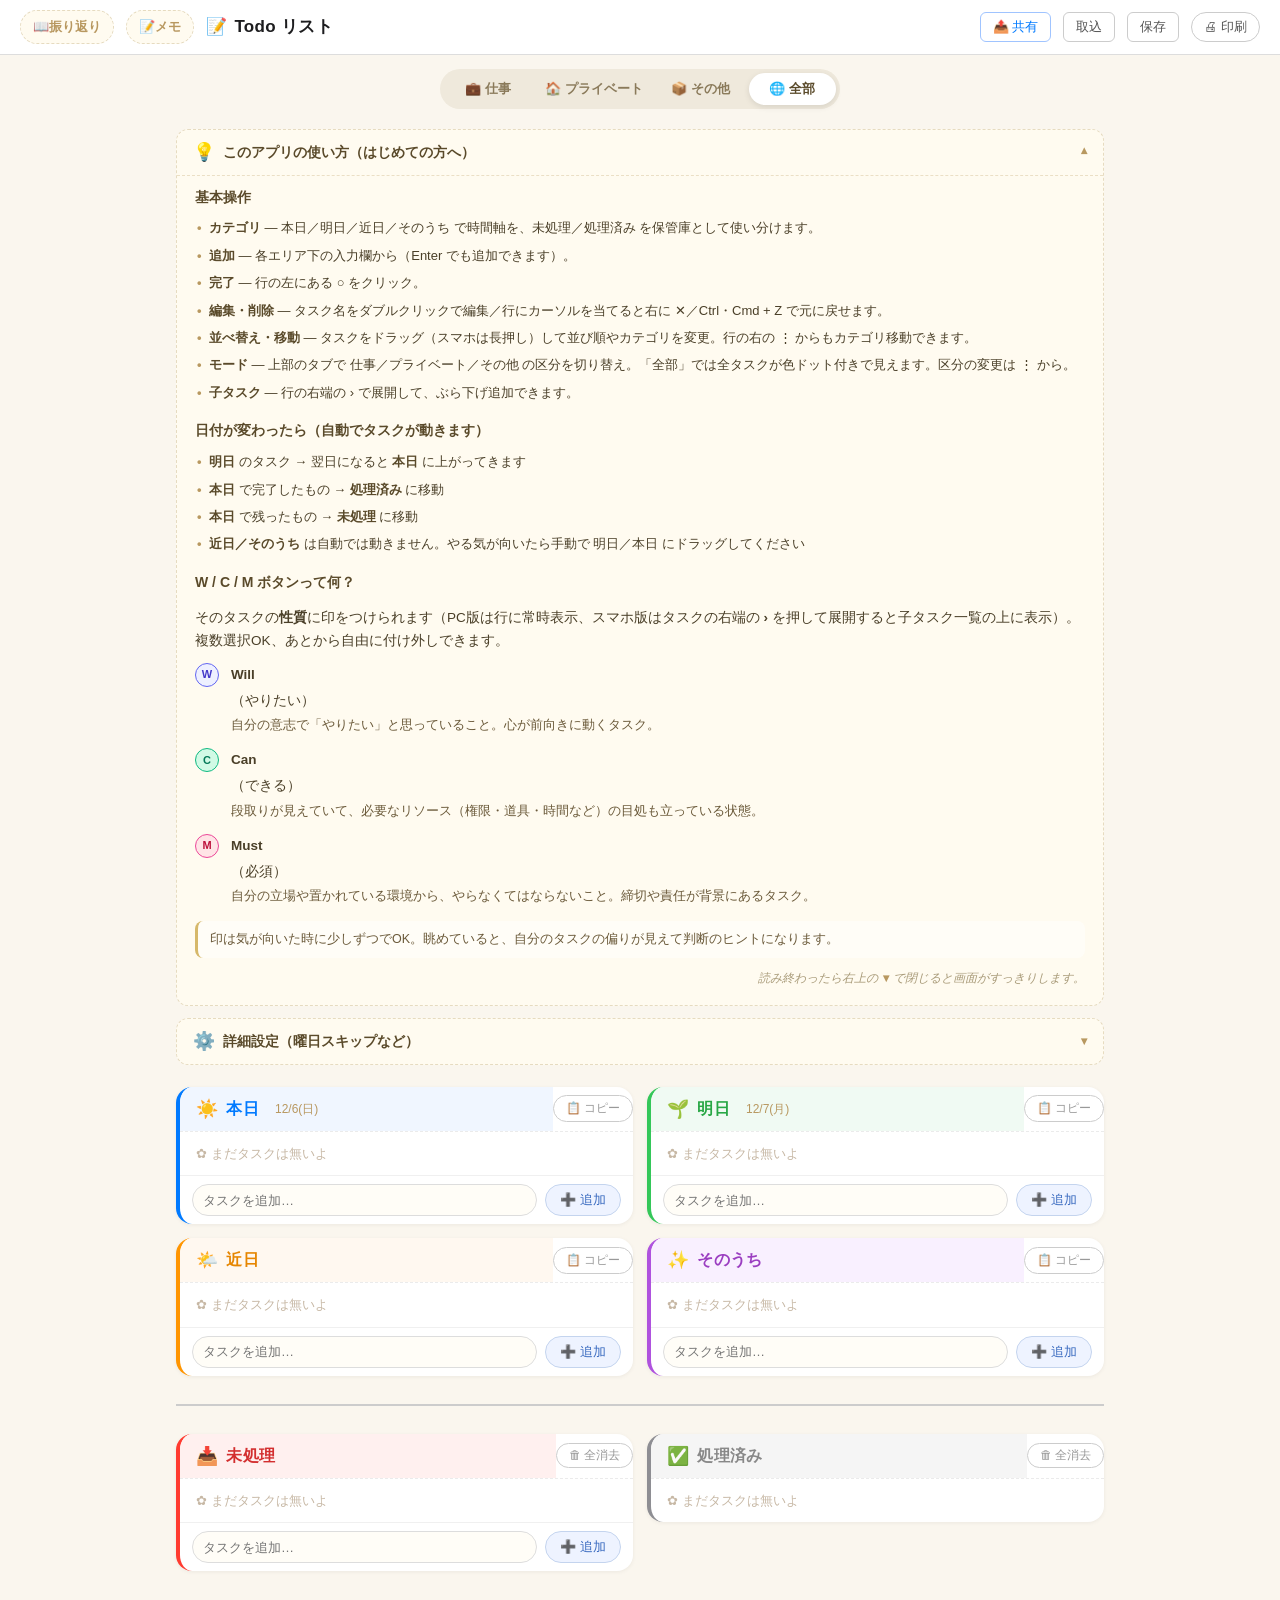
==== index.html @ 8a88a365 "Add files via upload" ====
<!DOCTYPE html>
<html lang="ja">
<head>
  <meta charset="UTF-8">
  <meta name="viewport" content="width=device-width, initial-scale=1.0">
  <title>Todo リスト</title>
  <meta name="description" content="シンプルで使いやすいTodoリストアプリ。本日・明日・近日・そのうちの4カテゴリでタスクを整理できます。">

  <!-- SNSシェア用（OGP） -->
  <meta property="og:title" content="Todo リスト">
  <meta property="og:description" content="シンプルで使いやすいTodoリストアプリ。4カテゴリでタスクを整理。">
  <meta property="og:type" content="website">
  <meta property="og:image" content="ogp.png">
  <meta name="twitter:card" content="summary_large_image">

  <!-- アイコン -->
  <link rel="icon" href="icons/favicon.svg" type="image/svg+xml">
  <link rel="apple-touch-icon" href="icons/icon-180.png">

  <!-- PWA -->
  <link rel="manifest" href="manifest.json">
  <meta name="theme-color" content="#007aff">

  <link rel="stylesheet" href="style.css?v=22">
</head>
<body>
  <header class="app-header">
    <a class="header-archive-link" href="archive/index.html" title="振り返り">📖<span class="header-archive-text"> 振り返り</span></a>
    <a class="header-archive-link" href="memo/index.html" title="メモ">📝<span class="header-archive-text"> メモ</span></a>
    <h1>Todo リスト</h1>
    <button class="header-data-btn header-data-btn--share" id="shareBtn" title="共有コードを作って、もう一方の端末に送る">📤 共有</button>
    <button class="header-data-btn" id="importBtn" title="共有コードやJSONファイルからデータを取り込む">取込</button>
    <button class="header-data-btn" id="exportBtn" title="データをJSONファイルに保存">保存</button>
    <button class="header-print-btn" onclick="window.print()" title="印刷">🖨 印刷</button>
    <button class="header-menu-btn" id="headerMenuBtn" title="メニュー">⋯</button>
  </header>

  <nav class="mode-tabs" id="modeTabs">
    <button class="mode-tab" data-mode="work">💼 仕事</button>
    <button class="mode-tab" data-mode="private">🏠 プライベート</button>
    <button class="mode-tab" data-mode="other">📦 その他</button>
    <button class="mode-tab" data-mode="all">🌐 全部</button>
  </nav>

  <main class="app-main">
    <details class="intro" id="introPanel">
      <summary><span class="intro-icon">💡</span>このアプリの使い方（はじめての方へ）</summary>
      <div class="intro-body">
        <h4 class="intro-section-h">基本操作</h4>
        <ul class="intro-howto">
          <li><strong>カテゴリ</strong> ― 本日／明日／近日／そのうち で時間軸を、未処理／処理済み を保管庫として使い分けます。</li>
          <li><strong>追加</strong> ― 各エリア下の入力欄から（Enter でも追加できます）。</li>
          <li><strong>完了</strong> ― 行の左にある ○ をクリック。</li>
          <li><strong>編集・削除</strong> ― タスク名をダブルクリックで編集／行にカーソルを当てると右に ✕／Ctrl・Cmd + Z で元に戻せます。</li>
          <li><strong>並べ替え・移動</strong> ― タスクをドラッグ（スマホは長押し）して並び順やカテゴリを変更。行の右の ⋮ からもカテゴリ移動できます。</li>
          <li><strong>モード</strong> ― 上部のタブで 仕事／プライベート／その他 の区分を切り替え。「全部」では全タスクが色ドット付きで見えます。区分の変更は ⋮ から。</li>
          <li><strong>子タスク</strong> ― 行の右端の › で展開して、ぶら下げ追加できます。</li>
        </ul>

        <h4 class="intro-section-h">日付が変わったら（自動でタスクが動きます）</h4>
        <ul class="intro-howto">
          <li><strong>明日</strong> のタスク → 翌日になると <strong>本日</strong> に上がってきます</li>
          <li><strong>本日</strong> で完了したもの → <strong>処理済み</strong> に移動</li>
          <li><strong>本日</strong> で残ったもの → <strong>未処理</strong> に移動</li>
          <li><strong>近日／そのうち</strong> は自動では動きません。やる気が向いたら手動で 明日／本日 にドラッグしてください</li>
        </ul>

        <h4 class="intro-section-h">W / C / M ボタンって何？</h4>
        <p>そのタスクの<strong>性質</strong>に印をつけられます（PC版は行に常時表示、スマホ版はタスクの右端の <strong>›</strong> を押して展開すると子タスク一覧の上に表示）。複数選択OK、あとから自由に付け外しできます。</p>
        <ul class="intro-flags">
          <li>
            <span class="intro-badge intro-badge--will">W</span>
            <div class="intro-flag-text">
              <strong>Will</strong>（やりたい）
              <span class="intro-flag-desc">自分の意志で「やりたい」と思っていること。心が前向きに動くタスク。</span>
            </div>
          </li>
          <li>
            <span class="intro-badge intro-badge--can">C</span>
            <div class="intro-flag-text">
              <strong>Can</strong>（できる）
              <span class="intro-flag-desc">段取りが見えていて、必要なリソース（権限・道具・時間など）の目処も立っている状態。</span>
            </div>
          </li>
          <li>
            <span class="intro-badge intro-badge--must">M</span>
            <div class="intro-flag-text">
              <strong>Must</strong>（必須）
              <span class="intro-flag-desc">自分の立場や置かれている環境から、やらなくてはならないこと。締切や責任が背景にあるタスク。</span>
            </div>
          </li>
        </ul>
        <p class="intro-tip">印は気が向いた時に少しずつでOK。眺めていると、自分のタスクの偏りが見えて判断のヒントになります。</p>
        <p class="intro-close-hint">読み終わったら右上の <span class="intro-close-mark">▾</span> で閉じると画面がすっきりします。</p>
      </div>
    </details>

    <details class="intro intro--settings" id="settingsPanel">
      <summary><span class="intro-icon">⚙️</span>詳細設定（曜日スキップなど）</summary>
      <div class="intro-body">
        <h4 class="intro-section-h">曜日スキップ</h4>
        <p>
          チェックを入れた曜日は<strong>日付の自動更新をスキップ</strong>します。<br>
          例えば <strong>土・日</strong> にチェックを入れると、金曜日の「明日」に入れたタスクは月曜日の「本日」に持ち越されます。
        </p>
        <div class="settings-weekdays" id="settingsWeekdays">
          <label class="settings-weekday settings-weekday--sun">
            <input type="checkbox" class="settings-skip-checkbox" data-day="0">
            <span>日</span>
          </label>
          <label class="settings-weekday">
            <input type="checkbox" class="settings-skip-checkbox" data-day="1">
            <span>月</span>
          </label>
          <label class="settings-weekday">
            <input type="checkbox" class="settings-skip-checkbox" data-day="2">
            <span>火</span>
          </label>
          <label class="settings-weekday">
            <input type="checkbox" class="settings-skip-checkbox" data-day="3">
            <span>水</span>
          </label>
          <label class="settings-weekday">
            <input type="checkbox" class="settings-skip-checkbox" data-day="4">
            <span>木</span>
          </label>
          <label class="settings-weekday">
            <input type="checkbox" class="settings-skip-checkbox" data-day="5">
            <span>金</span>
          </label>
          <label class="settings-weekday settings-weekday--sat">
            <input type="checkbox" class="settings-skip-checkbox" data-day="6">
            <span>土</span>
          </label>
        </div>
        <p class="intro-tip">
          スキップ日に開いてもタスクは動かず、次の非スキップ日に開いた時にまとめて更新されます。
        </p>

        <div id="cloudSyncSection" class="cloud-sync-section" hidden>
          <h4 class="intro-section-h">☁️ クラウド自動同期</h4>
          <p>
            合言葉を入れると、この端末と<strong>同じ合言葉を入れた他の端末</strong>で自動的にデータが同期されます。
          </p>
          <div class="cloud-sync-row">
            <input type="text" id="cloudSyncKeyInput" class="task-input" placeholder="合言葉（長く推測されにくいもの）" autocomplete="off">
            <button class="task-add-btn" id="cloudSyncKeySave">設定</button>
          </div>
          <div class="cloud-sync-status-row">
            <p class="cloud-sync-status" id="cloudSyncStatus"></p>
            <button class="cloud-sync-now-btn" id="cloudSyncNowBtn" title="今すぐ他の端末の更新を確認する">🔄 今すぐ同期</button>
          </div>
        </div>
      </div>
    </details>

    <div class="categories-grid">
      <section class="category" data-category="today">
        <div class="category-title-row">
          <h2 class="category-title">本日<span class="category-date-inline" id="todayDateLabel"></span></h2>
          <button class="copy-cat-btn" title="本日のタスクをテキストでコピー">コピー</button>
        </div>
        <div class="task-list"></div>
        <div class="task-add">
          <input type="text" class="task-input" placeholder="タスクを追加…" autocomplete="off">
          <button class="task-add-btn">追加</button>
        </div>
      </section>

      <section class="category" data-category="tomorrow">
        <div class="category-title-row">
          <h2 class="category-title"><span id="tomorrowTitle">明日</span><span class="category-date-inline" id="tomorrowDateLabel"></span></h2>
          <button class="copy-cat-btn" title="明日のタスクをテキストでコピー">コピー</button>
        </div>
        <div class="task-list"></div>
        <div class="task-add">
          <input type="text" class="task-input" placeholder="タスクを追加…" autocomplete="off">
          <button class="task-add-btn">追加</button>
        </div>
      </section>

      <section class="category" data-category="soon">
        <div class="category-title-row">
          <h2 class="category-title">近日</h2>
          <button class="copy-cat-btn" title="近日のタスクをテキストでコピー">コピー</button>
        </div>
        <div class="task-list"></div>
        <div class="task-add">
          <input type="text" class="task-input" placeholder="タスクを追加…" autocomplete="off">
          <button class="task-add-btn">追加</button>
        </div>
      </section>

      <section class="category" data-category="someday">
        <div class="category-title-row">
          <h2 class="category-title">そのうち</h2>
          <button class="copy-cat-btn" title="そのうちのタスクをテキストでコピー">コピー</button>
        </div>
        <div class="task-list"></div>
        <div class="task-add">
          <input type="text" class="task-input" placeholder="タスクを追加…" autocomplete="off">
          <button class="task-add-btn">追加</button>
        </div>
      </section>
    </div>

    <div class="categories-storage">
      <section class="category" data-category="unprocessed">
        <div class="category-title-row">
          <h2 class="category-title">未処理</h2>
          <button class="clear-all-btn" title="すべて削除">全消去</button>
        </div>
        <div class="task-list"></div>
        <div class="task-add">
          <input type="text" class="task-input" placeholder="タスクを追加…" autocomplete="off">
          <button class="task-add-btn">追加</button>
        </div>
      </section>

      <section class="category" data-category="done">
        <div class="category-title-row">
          <h2 class="category-title">処理済み</h2>
          <button class="clear-all-btn" title="すべて削除">全消去</button>
        </div>
        <div class="task-list"></div>
      </section>
    </div>
  </main>

  <!-- クラウド同期の接続情報。config.js が無い場合は404だが実害なし（純ローカル動作） -->
  <script src="config.js" onerror="/* config.js未設置＝クラウド同期は無効のまま */"></script>
  <script src="icons/qrcode.min.js?v=1"></script>
  <script src="app.js?v=22"></script>
  <script>
    if ('serviceWorker' in navigator) {
      navigator.serviceWorker.register('sw.js').catch(function() {});
    }
  </script>
</body>
</html>
---- style.css ----
/* ===== Reset & Base ===== */
*, *::before, *::after {
  box-sizing: border-box;
  margin: 0;
  padding: 0;
}

body {
  font-family: -apple-system, BlinkMacSystemFont, "Segoe UI", Roboto, "Hiragino Sans", "Noto Sans JP", sans-serif;
  background: #f0f1f3;
  color: #1d1d1f;
  line-height: 1.5;
  min-height: 100vh;
}

/* ===== Header ===== */
.app-header {
  background: #fff;
  border-bottom: 1px solid #ddd;
  padding: 10px 20px;
  position: sticky;
  top: 0;
  z-index: 10;
  display: flex;
  align-items: center;
  gap: 12px;
}

.app-header h1 {
  font-size: 17px;
  font-weight: 700;
  letter-spacing: 0.02em;
  flex: 1;
}

.header-print-btn {
  background: none;
  border: 1px solid #ccc;
  border-radius: 6px;
  padding: 5px 12px;
  font-size: 13px;
  cursor: pointer;
  color: #555;
  white-space: nowrap;
  transition: background 0.15s, border-color 0.15s;
}

.header-print-btn:hover {
  background: #f0f0f0;
  border-color: #aaa;
}

/* ===== データ取込 / 保存ボタン ===== */
.header-data-btn {
  background: none;
  border: 1px solid #ccc;
  border-radius: 6px;
  padding: 5px 12px;
  font-size: 13px;
  cursor: pointer;
  color: #555;
  white-space: nowrap;
  transition: background 0.15s, border-color 0.15s, color 0.15s;
}

.header-data-btn:hover {
  background: #f0f0f0;
  border-color: #aaa;
}

.header-data-btn--share {
  color: #007aff;
  border-color: #a0c4ff;
}

.header-data-btn--share:hover {
  background: #e8f0fe;
  border-color: #007aff;
  color: #005ecb;
}

/* ⋯ メニューボタン（モバイル用。PCでは非表示） */
.header-menu-btn {
  display: none;
  background: none;
  border: 1px solid #ccc;
  border-radius: 999px;
  width: 34px;
  height: 30px;
  font-size: 16px;
  font-weight: 700;
  color: #555;
  cursor: pointer;
  line-height: 1;
  padding: 0;
  align-items: center;
  justify-content: center;
}

/* ===== モバイルヘッダー（640px以下は ⋯ メニューに集約） ===== */
@media (max-width: 640px) {
  .app-header {
    padding: 10px 14px;
    gap: 10px;
  }

  .app-header h1 {
    text-align: center;
    font-size: 16px;
    white-space: nowrap;
    overflow: hidden;
    text-overflow: ellipsis;
    min-width: 0;
  }

  .header-archive-text { display: none; }  /* 📖 アイコンだけに */
  .header-data-btn,
  .header-print-btn { display: none; }     /* ⋯ メニューに集約 */
  .header-menu-btn { display: inline-flex; }
}

/* ===== 振り返り（アーカイヴページ）リンク ===== */
.header-archive-link {
  display: inline-flex;
  align-items: center;
  text-decoration: none;
  background: #fffbf0;
  border: 1px dashed #e6dbc0;
  border-radius: 999px;
  padding: 6px 12px;
  font-size: 13px;
  color: #b89860;
  font-weight: 700;
  white-space: nowrap;
  transition: all 0.15s;
}

.header-archive-link:hover {
  color: #8b6e3a;
  background: #fff8e1;
  border-style: solid;
}

/* ===== Category title row（本日のコピーボタン用） ===== */
.category-title-row {
  display: flex;
  align-items: center;
  border-bottom: 1px solid #eee;
}

.category-title-row .category-title {
  flex: 1;
  border-bottom: none;
}

.copy-cat-btn {
  background: none;
  border: 1px solid #ccc;
  color: #999;
  font-size: 12px;
  font-weight: 500;
  cursor: pointer;
  padding: 4px 12px;
  border-radius: 20px;
  white-space: nowrap;
  transition: background 0.15s, border-color 0.15s, color 0.15s, transform 0.1s;
}

.copy-cat-btn:hover {
  background: #f5f5f7;
  border-color: #aaa;
  color: #444;
}

.copy-cat-btn:active {
  transform: scale(0.95);
}

.clear-all-btn {
  background: none;
  border: 1px solid #ccc;
  color: #999;
  font-size: 12px;
  cursor: pointer;
  padding: 3px 12px;
  border-radius: 20px;
  white-space: nowrap;
  transition: background 0.15s, color 0.15s, border-color 0.15s;
}

.clear-all-btn:hover {
  background: #ff3b30;
  color: #fff;
  border-color: #ff3b30;
}

.task-date {
  font-size: 12px;
  color: #bbb;
  white-space: nowrap;
  padding: 0 8px;
  flex-shrink: 0;
}

/* ===== Main Layout ===== */
.app-main {
  max-width: 960px;
  margin: 0 auto;
  padding: 20px 16px 40px;
}

/* --- 2x2 Grid for main 4 categories --- */
.categories-grid {
  display: grid;
  grid-template-columns: 1fr 1fr;
  gap: 14px;
  margin-bottom: 28px;
}

/* On narrow screens, fall back to single column */
@media (max-width: 640px) {
  .categories-grid {
    grid-template-columns: 1fr;
  }
}

/* Grid items stretch to align tops */
.categories-grid .category {
  align-self: start;
}

.categories-storage {
  display: grid;
  grid-template-columns: 1fr 1fr;
  gap: 14px;
  border-top: 2px solid #ccc;
  padding-top: 28px;
}

.categories-storage .category {
  align-self: start;
}

@media (max-width: 640px) {
  .categories-storage {
    grid-template-columns: 1fr;
  }
}

/* ===== Category Section ===== */
.category {
  background: #fff;
  border-radius: 12px;
  box-shadow: 0 1px 4px rgba(0, 0, 0, 0.06);
  overflow: hidden;
  border-left: 4px solid transparent;
}

.category-title {
  font-size: 17px;
  font-weight: 700;
  padding: 10px 16px;
  border-bottom: 1px solid #eee;
  text-transform: uppercase;
  letter-spacing: 0.06em;
}

/* --- Category Colors --- */
[data-category="today"] {
  border-left-color: #007aff;
}
[data-category="today"] .category-title {
  background: #f0f6ff;
  color: #007aff;
}

[data-category="tomorrow"] {
  border-left-color: #34c759;
}
[data-category="tomorrow"] .category-title {
  background: #f0faf3;
  color: #28a745;
}

[data-category="soon"] {
  border-left-color: #ff9500;
}
[data-category="soon"] .category-title {
  background: #fff8f0;
  color: #e68600;
}

[data-category="someday"] {
  border-left-color: #af52de;
}
[data-category="someday"] .category-title {
  background: #f9f0ff;
  color: #9b3ec1;
}

[data-category="unprocessed"] {
  border-left-color: #ff3b30;
}
[data-category="unprocessed"] .category-title {
  background: #fff0ef;
  color: #d32f2f;
}

[data-category="done"] {
  border-left-color: #8e8e93;
}
[data-category="done"] .category-title {
  background: #f5f5f5;
  color: #888;
}

/* ===== Task List ===== */
.task-list {
  min-height: 4px;
}

/* ===== Task Row（task-item と展開ボタンの横並びコンテナ） ===== */
.task-row {
  display: flex;
  align-items: stretch;
  border-bottom: 1px solid #f0f0f0;
}

.task-wrapper:last-child .task-row {
  border-bottom: none;
}

/* ===== Task Item ===== */
.task-item {
  display: flex;
  align-items: center;
  padding: 10px 16px;
  gap: 8px;
  flex: 1;
  min-width: 0;
}

.task-text {
  flex: 1;
  font-size: 16px;
  min-width: 0;
  overflow: hidden;
  text-overflow: ellipsis;
  white-space: nowrap;
  cursor: default;
}

/* ===== Completion Checkbox ===== */
.task-check-btn {
  width: 20px;
  height: 20px;
  border: 2px solid #ccc;
  border-radius: 50%;
  background: none;
  cursor: pointer;
  flex-shrink: 0;
  position: relative;
  transition: border-color 0.15s, background 0.15s;
}

.task-check-btn:hover {
  border-color: #007aff;
}

.task-check-btn--checked {
  background: #007aff;
  border-color: #007aff;
}

.task-check-btn--checked::after {
  content: '';
  position: absolute;
  top: 3px;
  left: 5px;
  width: 6px;
  height: 9px;
  border: 2px solid #fff;
  border-top: none;
  border-left: none;
  transform: rotate(45deg);
}

/* ===== Completed Task ===== */
.task-item--completed .task-text {
  text-decoration: line-through;
  color: #aaa;
}

/* ===== Inline Edit ===== */
.task-edit-input {
  flex: 1;
  border: 1px solid #007aff;
  border-radius: 4px;
  padding: 2px 6px;
  font-size: 14px;
  outline: none;
  min-width: 0;
}

/* ===== Expand Button（task-row の右端、task-item の外） ===== */
.task-expand-btn {
  background: none;
  border: none;
  border-left: 1px solid #eee;
  color: #ccc;
  cursor: pointer;
  padding: 0 12px;
  display: flex;
  align-items: center;
  justify-content: center;
  flex-shrink: 0;
  transition: color 0.15s, background 0.15s;
}

.task-expand-btn::before {
  content: '›';
  display: inline-block;
  font-size: 18px;
  font-weight: 600;
  transition: transform 0.15s;
}

.task-expand-btn--open::before {
  transform: rotate(90deg);
}

.task-expand-btn:hover {
  color: #555;
  background: #f0f0f0;
}

/* ===== Move Button（カテゴリ移動。タッチ端末でのD&D代替・常時表示） ===== */
.task-move-btn {
  background: none;
  border: none;
  border-left: 1px solid #eee;
  color: #bbb;
  cursor: pointer;
  padding: 0 12px;
  font-size: 18px;
  font-weight: 700;
  line-height: 1;
  display: flex;
  align-items: center;
  justify-content: center;
  flex-shrink: 0;
  transition: color 0.15s, background 0.15s;
}

.task-move-btn:hover {
  color: #007aff;
  background: #f0f0f0;
}

/* ===== 移動メニュー（ポップオーバー） ===== */
.move-menu {
  position: absolute;
  z-index: 1000;
  min-width: 154px;
  background: #fff;
  border: 1px solid #e2e2e6;
  border-radius: 12px;
  box-shadow: 0 8px 28px rgba(0, 0, 0, 0.16);
  padding: 6px;
  display: flex;
  flex-direction: column;
  gap: 1px;
  animation: moveMenuIn 0.12s ease;
}

@keyframes moveMenuIn {
  from { opacity: 0; transform: translateY(-4px); }
  to   { opacity: 1; transform: translateY(0); }
}

.move-menu-item {
  background: none;
  border: none;
  text-align: left;
  font-size: 14px;
  color: #1d1d1f;
  padding: 9px 12px;
  border-radius: 8px;
  cursor: pointer;
  white-space: nowrap;
  font-family: inherit;
  transition: background 0.12s, color 0.12s;
}

.move-menu-item:hover {
  background: #f0f4ff;
  color: #007aff;
}

.move-menu-item--cat {
  font-weight: 600;
}

.move-menu-label {
  font-size: 11px;
  color: #999;
  padding: 2px 12px 4px;
  letter-spacing: 0.04em;
}

/* ===== Delete Button（常時うっすら表示。押せる場所が見えない状態を作らない） ===== */
.task-delete-btn {
  background: none;
  border: none;
  color: #ddd;
  cursor: pointer;
  font-size: 16px;
  padding: 2px 6px;
  border-radius: 4px;
  line-height: 1;
  transition: color 0.15s, background 0.15s;
  flex-shrink: 0;
  margin-left: auto;
}

.task-row:hover .task-delete-btn,
.task-item--child:hover .task-delete-btn {
  color: #999;
}

.task-delete-btn:hover {
  color: #e55 !important;
  background: #fee;
}

/* ===== Intro Panel（W/C/M 説明） ===== */
.intro {
  margin: 0 0 22px;
  background: #fffbf0;
  border: 1px dashed #e6dbc0;
  border-radius: 12px;
  overflow: hidden;
}

.intro > summary {
  cursor: pointer;
  font-size: 14px;
  font-weight: 700;
  color: #5a4a2a;
  padding: 12px 16px;
  list-style: none;
  display: flex;
  align-items: center;
  gap: 8px;
  user-select: none;
  font-family: "Hiragino Maru Gothic ProN", "Hiragino Sans", sans-serif;
}

.intro > summary::-webkit-details-marker { display: none; }
.intro > summary::marker { display: none; content: ""; }

.intro > summary::after {
  content: "▾";
  margin-left: auto;
  font-size: 12px;
  color: #b89860;
  transition: transform 0.2s;
}

.intro[open] > summary::after { transform: rotate(180deg); }

.intro-icon {
  font-size: 18px;
  line-height: 1;
}

.intro-body {
  padding: 4px 18px 16px;
  border-top: 1px dashed #ebdfc5;
  font-size: 13.5px;
  line-height: 1.7;
  color: #4a3f28;
}

.intro-body p {
  margin: 12px 0 10px;
}

.intro-section-h {
  margin: 16px 0 8px;
  font-size: 14px;
  font-weight: 700;
  color: #5a4a2a;
  font-family: "Hiragino Maru Gothic ProN", "Hiragino Sans", sans-serif;
}

.intro-section-h:first-child {
  margin-top: 6px;
}

.intro-howto {
  list-style: none;
  padding: 0;
  margin: 0 0 4px;
  display: flex;
  flex-direction: column;
  gap: 6px;
}

.intro-howto li {
  font-size: 13px;
  line-height: 1.65;
  padding-left: 14px;
  position: relative;
  color: #4a3f28;
}

.intro-howto li::before {
  content: "•";
  position: absolute;
  left: 2px;
  color: #b89860;
  font-weight: 700;
}

.intro-howto li strong {
  color: #5a4a2a;
}

.intro-flags {
  list-style: none;
  padding: 0;
  margin: 0 0 14px;
  display: flex;
  flex-direction: column;
  gap: 12px;
}

.intro-flags li {
  display: flex;
  align-items: flex-start;
  gap: 12px;
}

.intro-flag-text {
  display: flex;
  flex-direction: column;
  gap: 3px;
  min-width: 0;
  padding-top: 1px;
}

.intro-flag-desc {
  font-size: 12.5px;
  color: #6b5a3a;
  line-height: 1.65;
}

.intro-badge {
  width: 24px;
  height: 24px;
  border-radius: 999px;
  display: inline-flex;
  align-items: center;
  justify-content: center;
  font-size: 11px;
  font-weight: 700;
  flex-shrink: 0;
  border: 1.5px solid;
  font-family: "Hiragino Maru Gothic ProN", "Comic Sans MS", "Hiragino Sans", sans-serif;
}

.intro-badge--will { background: #eef0ff; border-color: #6366f1; color: #4338ca; }
.intro-badge--can  { background: #d1fae5; border-color: #10b981; color: #047857; }
.intro-badge--must { background: #ffe4e6; border-color: #ec4899; color: #be123c; }

.intro-tip {
  color: #6b5a3a;
  font-size: 12.5px;
  background: rgba(255,255,255,0.5);
  padding: 8px 12px;
  border-radius: 8px;
  border-left: 3px solid #d6b86a;
}

.intro-close-hint {
  margin: 10px 0 0 !important;
  font-size: 12px;
  color: #a89a78;
  text-align: right;
  font-style: italic;
}

.intro-close-mark {
  display: inline-block;
  font-style: normal;
  color: #b89860;
  font-weight: 700;
  margin: 0 1px;
}

/* ===== Will / Can / Must フラグボタン ===== */
.task-flags {
  display: flex;
  gap: 4px;
  align-items: center;
  padding: 0 4px;
  flex-shrink: 0;
}

.task-flag-btn {
  width: 24px;
  height: 24px;
  border-radius: 999px;
  border: 1.5px dashed #d6d6d6;
  background: #fff;
  color: #b0b0b0;
  font-size: 11px;
  font-weight: 700;
  font-family: "Hiragino Maru Gothic ProN", "Comic Sans MS", "Hiragino Sans", sans-serif;
  letter-spacing: 0;
  cursor: pointer;
  display: inline-flex;
  align-items: center;
  justify-content: center;
  padding: 0;
  line-height: 1;
  transition: transform 0.12s, background 0.15s, color 0.15s, border-color 0.15s, border-style 0.15s;
  flex-shrink: 0;
  user-select: none;
}

.task-flag-btn:hover {
  border-style: solid;
  transform: scale(1.1);
}

/* --- アクティブ時の3色（各ボタンで異なる色） --- */
.task-flag-btn--will.task-flag-btn--on {
  background: #eef0ff;
  border-color: #6366f1;
  border-style: solid;
  color: #4338ca;
}

.task-flag-btn--can.task-flag-btn--on {
  background: #d1fae5;
  border-color: #10b981;
  border-style: solid;
  color: #047857;
}

.task-flag-btn--must.task-flag-btn--on {
  background: #ffe4e6;
  border-color: #ec4899;
  border-style: solid;
  color: #be123c;
}

/* ===== Task Add ===== */
.task-add {
  display: flex;
  padding: 8px 12px;
  gap: 8px;
  border-top: 1px solid #f0f0f0;
}

.task-input {
  flex: 1;
  border: 1px solid #ddd;
  border-radius: 6px;
  padding: 6px 10px;
  font-size: 13px;
  outline: none;
  transition: border-color 0.15s;
}

.task-input:focus {
  border-color: #007aff;
}

.task-add-btn {
  background: #eef3ff;
  color: #3a6bc0;
  border: 1px solid #c4d4ee;
  border-radius: 6px;
  padding: 6px 14px;
  font-size: 13px;
  cursor: pointer;
  white-space: nowrap;
  transition: background 0.15s, border-color 0.15s;
}

.task-add-btn:hover {
  background: #dce8fb;
  border-color: #3a6bc0;
}

/* ===== Children Section ===== */
.children-section {
  background: #f7f8fa;
  border-top: 1px solid #e8e8ec;
  border-left: 3px solid #dde0e6;
  margin-left: 26px;
  border-radius: 0 0 0 6px;
}

/* 子タスク一覧の一つ上：親タスクのW/C/M（スマホ版のみ）・区分バッジ（展開時のみ表示） */
.child-meta-row {
  display: flex;
  align-items: center;
  justify-content: space-between;
  padding: 8px 14px 6px;
  border-bottom: 1px dashed #e2e4e9;
}

/* 区分バッジ（タップで変更可能） */
.child-meta-space {
  font-size: 11px;
  font-weight: 700;
  padding: 3px 10px;
  border: none;
  border-radius: 999px;
  color: #fff;
  flex-shrink: 0;
  cursor: pointer;
  font-family: inherit;
  transition: filter 0.15s, transform 0.1s;
}
.child-meta-space:hover { filter: brightness(1.08); }
.child-meta-space:active { transform: scale(0.96); }
.child-meta-space--work    { background: #5b8def; }
.child-meta-space--private { background: #34c759; }
.child-meta-space--other   { background: #b6a58a; }

/* ===== PC / スマホ で W・C・M の表示場所を分ける ===== */
/* PC（641px以上）: タスク行に常時表示。展開時のメタ行のW/C/Mは重複するため隠す（区分バッジは残す） */
@media (min-width: 641px) {
  .child-meta-row > .task-flags { display: none; }
}
/* スマホ（640px以下）: タスク行からは隠し、展開時のメタ行にのみ表示 */
@media (max-width: 640px) {
  .task-item > .task-flags { display: none; }
}

.child-list:empty::before {
  content: "子タスクなし";
  display: block;
  padding: 8px 16px;
  color: #ccc;
  font-size: 12px;
}

.task-item--child {
  padding-left: 14px;
  background: transparent;
}

.task-item--child .task-check-btn {
  width: 16px;
  height: 16px;
}

.task-item--child .task-check-btn--checked::after {
  top: 2px;
  left: 4px;
  width: 5px;
  height: 7px;
}

.task-item--child .task-text {
  font-size: 15px;
}

.child-add {
  display: flex;
  padding: 6px 10px;
  gap: 6px;
  border-top: 1px solid #eee;
}

.child-input {
  font-size: 12px;
  padding: 4px 8px;
}

/* ===== Drag & Drop ===== */
.task-wrapper {
  cursor: grab;
}

.task-wrapper:active {
  cursor: grabbing;
}

.task-wrapper--dragging {
  opacity: 0.35;
}

.drop-above {
  border-top: 2px solid #007aff;
}

.drop-below {
  border-bottom: 2px solid #007aff;
}

.task-list--drop-target {
  background: #e8f0fe;
  min-height: 32px;
}

/* ===== Empty State ===== */
.task-list:empty::before {
  content: "タスクなし";
  display: block;
  padding: 12px 16px;
  color: #bbb;
  font-size: 13px;
  font-style: italic;
}

/* ===== 印刷スタイル ===== */
@media print {
  @page {
    size: A4 portrait;
    margin: 12mm 14mm;
  }

  /* 画面UIを非表示 */
  .app-header,
  .header-archive-link,
  .intro,
  .task-add,
  .task-delete-btn,
  .task-expand-btn,
  .copy-cat-btn,
  .clear-all-btn {
    display: none !important;
  }

  body {
    background: #fff;
    font-size: 11pt;
  }

  .app-main {
    max-width: 100%;
    padding: 0;
  }

  /* メイン4カテゴリ：2×2グリッド */
  .categories-grid {
    display: grid;
    grid-template-columns: 1fr 1fr;
    gap: 8mm;
    margin-bottom: 8mm;
  }

  /* 保管領域：横並び */
  .categories-storage {
    display: grid;
    grid-template-columns: 1fr 1fr;
    gap: 8mm;
    border-top: 0.5pt solid #aaa;
    padding-top: 6mm;
    max-width: 100%;
  }

  .category {
    border-radius: 4pt;
    border: 0.5pt solid #ccc;
    border-left-width: 3pt;
    box-shadow: none;
    page-break-inside: avoid;
    overflow: visible;
  }

  .category-title,
  .category-title-row .category-title {
    font-size: 9pt;
    padding: 4pt 8pt;
  }

  /* 印刷時にカラーバーを維持 */
  [data-category="today"]       { border-left-color: #007aff !important; -webkit-print-color-adjust: exact; print-color-adjust: exact; }
  [data-category="tomorrow"]    { border-left-color: #34c759 !important; -webkit-print-color-adjust: exact; print-color-adjust: exact; }
  [data-category="soon"]        { border-left-color: #ff9500 !important; -webkit-print-color-adjust: exact; print-color-adjust: exact; }
  [data-category="someday"]     { border-left-color: #af52de !important; -webkit-print-color-adjust: exact; print-color-adjust: exact; }
  [data-category="unprocessed"] { border-left-color: #ff3b30 !important; -webkit-print-color-adjust: exact; print-color-adjust: exact; }
  [data-category="done"]        { border-left-color: #8e8e93 !important; -webkit-print-color-adjust: exact; print-color-adjust: exact; }

  .task-item {
    padding: 3pt 8pt;
    gap: 5pt;
    border-bottom: 0.3pt solid #eee;
  }

  .task-row {
    border-bottom: 0.3pt solid #eee;
  }

  .task-wrapper:last-child .task-row {
    border-bottom: none;
  }

  .task-text {
    font-size: 10pt;
    white-space: normal;
    overflow: visible;
    text-overflow: clip;
  }

  .task-check-btn {
    width: 10pt;
    height: 10pt;
    border: 1pt solid #999;
    flex-shrink: 0;
  }

  .task-check-btn--checked {
    background: #007aff !important;
    -webkit-print-color-adjust: exact;
    print-color-adjust: exact;
  }

  /* 完了タスクの打ち消し線 */
  .task-item--completed .task-text {
    text-decoration: line-through;
    color: #999;
  }

  /* 子タスク */
  .children-section {
    border-left: 2pt solid #ddd;
    margin-left: 14pt;
    background: none;
  }

  .task-item--child {
    padding-left: 8pt;
  }

  .task-item--child .task-text {
    font-size: 9pt;
  }

  .task-list:empty::before {
    display: none;
  }

  /* 展開ボタン帯を消した後のレイアウト崩れを防ぐ */
  .task-row {
    display: block;
  }
}

/* ==================================================================== */
/* 案A: 可愛い・手書き風 装飾（枝葉）                                   */
/* ここから下を丸ごと削除すれば元のデザインに完全に戻ります             */
/* ==================================================================== */

/* --- 全体: 丸ゴシック系フォント、温かみのある背景 --- */
body {
  font-family: "Hiragino Maru Gothic ProN", "ヒラギノ丸ゴ ProN", "Hiragino Sans", -apple-system, BlinkMacSystemFont, "Segoe UI", Roboto, "Noto Sans JP", sans-serif;
  background: #faf6ee;
}

/* --- アプリヘッダーに小さな絵文字 --- */
.app-header h1::before {
  content: "📝 ";
  margin-right: 2px;
}

/* --- カテゴリヘッダー: フォントを優しく + 絵文字 --- */
.category-title {
  text-transform: none;
  letter-spacing: 0.02em;
  font-size: 16px;
  display: flex;
  align-items: center;
  gap: 8px;
}

.category-title::before {
  font-size: 18px;
  line-height: 1;
  flex-shrink: 0;
}

[data-category="today"]       .category-title::before { content: "☀️"; }
[data-category="tomorrow"]    .category-title::before { content: "🌱"; }
[data-category="soon"]        .category-title::before { content: "🌤️"; }
[data-category="someday"]     .category-title::before { content: "✨"; }
[data-category="unprocessed"] .category-title::before { content: "📥"; }
[data-category="done"]        .category-title::before { content: "✅"; }

/* --- カテゴリ枠を丸く、ヘッダー下線を点線に --- */
.category {
  border-radius: 16px;
}

.category-title,
.category-title-row {
  border-bottom-style: dashed;
  border-bottom-color: rgba(0, 0, 0, 0.08);
}

/* --- ボタン類: 角を丸く、絵文字を添える --- */
.copy-cat-btn::before { content: "📋 "; }
.clear-all-btn::before  { content: "🗑 "; }
.task-add-btn::before   { content: "➕ "; }

.copy-cat-btn,
.clear-all-btn,
.task-add-btn,
.header-print-btn {
  border-radius: 999px;
}

.task-input {
  border-radius: 999px;
  background: #fffdf7;
}

/* --- チェックボックス: 完了時を緑（やわらかい印象） --- */
.task-check-btn {
  border-color: #d6c7b3;
}

.task-check-btn--checked {
  background: #34c759;
  border-color: #34c759;
}

.task-check-btn:hover {
  border-color: #34c759;
}

/* --- 空状態のメッセージを優しく --- */
.task-list:empty::before {
  content: "✿ まだタスクは無いよ";
  font-style: normal;
  color: #c7b8a5;
}

.child-list:empty::before {
  content: "（子タスクはまだ無いよ）";
}

/* --- ドラッグ中のドロップインジケーターを少し可愛く --- */
.drop-above,
.drop-below {
  border-top-width: 2px;
  border-bottom-width: 2px;
  border-color: #ff9aa2;
}

.task-list--drop-target {
  background: #fff4e6;
  border-radius: 8px;
}

/* --- 印刷時は装飾の絵文字を非表示にする（既存の印刷スタイルを尊重） --- */
@media print {
  .app-header h1::before,
  .category-title::before,
  .copy-cat-btn::before,
  .clear-all-btn::before,
  .task-add-btn::before {
    content: none !important;
  }
  body {
    background: #fff;
    font-family: -apple-system, BlinkMacSystemFont, "Hiragino Sans", "Noto Sans JP", sans-serif;
  }
}

/* ===== 本日・明日の日付ラベル（インライン） ===== */
.category-date-inline {
  display: inline-block;
  margin-left: 8px;
  font-size: 12px;
  font-weight: 500;
  color: #b89860;
  letter-spacing: 0;
  text-transform: none;
  font-family: "Hiragino Sans", -apple-system, sans-serif;
  white-space: nowrap;
}

.category-date-inline:empty {
  margin-left: 0;
}

/* ===== 詳細設定パネル（曜日スキップ） ===== */
.intro--settings {
  margin-top: -10px; /* intro パネルとの間隔を詰める */
}

.settings-weekdays {
  display: flex;
  gap: 6px;
  flex-wrap: wrap;
  margin: 10px 0 6px;
}

.settings-weekday {
  display: inline-flex;
  align-items: center;
  gap: 6px;
  padding: 6px 14px;
  background: #fff;
  border: 1px dashed #d6b86a;
  border-radius: 999px;
  cursor: pointer;
  font-size: 13px;
  color: #5a4a2a;
  transition: all 0.15s;
  user-select: none;
}

.settings-weekday:hover {
  background: #fffbf0;
  border-color: #b89860;
}

.settings-weekday--on {
  background: #fff3cd;
  border-style: solid;
  border-color: #f9c74f;
  color: #6b4c1a;
  font-weight: 700;
  box-shadow: 0 1px 3px rgba(249, 199, 79, 0.3);
}

.settings-weekday input {
  margin: 0;
  cursor: pointer;
  accent-color: #d6b86a;
}

.settings-weekday span {
  font-family: "Hiragino Maru Gothic ProN", "Hiragino Sans", sans-serif;
}

.settings-weekday--sun span { color: #d96c6c; }
.settings-weekday--sat span { color: #6c95d1; }
.settings-weekday--sun.settings-weekday--on span,
.settings-weekday--sat.settings-weekday--on span {
  color: inherit;
}

/* ===== クラウド同期セクション（設定パネル内・config.js設定時のみ表示） ===== */
.cloud-sync-section {
  margin-top: 18px;
  padding-top: 14px;
  border-top: 1px dashed #e6dbc0;
}

.cloud-sync-row {
  display: flex;
  gap: 8px;
  margin-top: 8px;
}
.cloud-sync-row .task-input { flex: 1; }

.cloud-sync-status-row {
  display: flex;
  align-items: center;
  justify-content: space-between;
  gap: 8px;
  margin-top: 8px;
}

.cloud-sync-status {
  font-size: 12.5px;
  color: #8b6e3a;
  min-height: 1.4em;
}

.cloud-sync-now-btn {
  background: none;
  border: 1px solid #ddd;
  color: #666;
  cursor: pointer;
  font-size: 12px;
  padding: 4px 10px;
  border-radius: 999px;
  font-family: inherit;
  white-space: nowrap;
  transition: color 0.15s, border-color 0.15s, background 0.15s;
}
.cloud-sync-now-btn:hover {
  color: #007aff;
  border-color: #a0c4ff;
  background: #f0f6ff;
}

/* 印刷時は詳細設定を非表示 */
@media print {
  .intro--settings { display: none !important; }
  .category-date-inline { color: #888; }
}

/* ==================================================================== */
/* モード切替（仕事/プライベート/その他/全部）                          */
/* ==================================================================== */

.mode-tabs {
  max-width: 400px;
  margin: 14px auto 0;
  padding: 4px;
  display: flex;
  gap: 4px;
  background: #efe9dc;
  border-radius: 999px;
}

.mode-tab {
  flex: 1;
  padding: 7px 10px;
  background: transparent;
  border: none;
  border-radius: 999px;
  font-size: 13px;
  font-weight: 700;
  color: #8a7a5a;
  cursor: pointer;
  font-family: inherit;
  white-space: nowrap;
  transition: all 0.18s;
}

.mode-tab:hover { color: #5a4a2a; }

.mode-tab.active {
  background: #fff;
  box-shadow: 0 2px 6px rgba(0, 0, 0, 0.1);
}
.mode-tab.active[data-mode="work"]    { color: #3a6bc0; }
.mode-tab.active[data-mode="private"] { color: #2e8b57; }
.mode-tab.active[data-mode="other"]   { color: #8b6e3a; }
.mode-tab.active[data-mode="all"]     { color: #5a4a2a; }

@media (max-width: 640px) {
  .mode-tabs { margin: 10px 12px 0; max-width: none; }
  .mode-tab { padding: 8px 2px; font-size: 11px; }
}

/* 全部モードでの区分ドット */
.task-space-dot {
  width: 8px;
  height: 8px;
  border-radius: 999px;
  flex-shrink: 0;
  display: inline-block;
}
.task-space-dot--work    { background: #5b8def; }
.task-space-dot--private { background: #34c759; }
.task-space-dot--other   { background: #d6c7b3; }

/* 移動メニュー内の区切りと現在値 */
.move-menu-sep {
  height: 1px;
  background: #eee;
  margin: 4px 2px;
}

.move-menu-item--current {
  color: #007aff;
  font-weight: 700;
}

/* ==================================================================== */
/* 取込ダイアログ（共有コード / JSONファイル）                          */
/* ==================================================================== */

.import-dialog-overlay {
  position: fixed;
  inset: 0;
  background: rgba(0, 0, 0, 0.35);
  z-index: 1500;
  display: flex;
  align-items: center;
  justify-content: center;
  padding: 20px;
  animation: importOverlayIn 0.15s ease;
}
@keyframes importOverlayIn { from { opacity: 0; } to { opacity: 1; } }

.import-dialog {
  background: #fff;
  border-radius: 16px;
  padding: 20px;
  max-width: 440px;
  width: 100%;
  box-shadow: 0 20px 60px rgba(0, 0, 0, 0.3);
  animation: importDialogIn 0.18s ease;
}
@keyframes importDialogIn {
  from { opacity: 0; transform: translateY(10px) scale(0.98); }
  to   { opacity: 1; transform: none; }
}

.import-dialog-title {
  margin: 0 0 10px;
  font-size: 16px;
}

.import-dialog-desc {
  margin: 0 0 12px;
  font-size: 12.5px;
  color: #666;
  line-height: 1.6;
}

.import-dialog-input {
  width: 100%;
  border: 1.5px solid #ddd;
  border-radius: 10px;
  padding: 10px;
  font-size: 12px;
  word-break: break-all;
  resize: vertical;
  outline: none;
  font-family: inherit;
  box-sizing: border-box;
}
.import-dialog-input:focus { border-color: #007aff; }

.import-dialog-error {
  color: #d93025;
  font-size: 12px;
  margin-top: 8px;
}

.import-dialog-btns {
  display: flex;
  gap: 8px;
  margin-top: 14px;
  align-items: center;
}

.import-dialog-btns-spacer { flex: 1; }

.import-dialog-file {
  background: none;
  border: none;
  color: #007aff;
  font-size: 12.5px;
  cursor: pointer;
  padding: 6px 2px;
  text-decoration: underline;
  font-family: inherit;
}

.import-dialog-cancel {
  background: #f0f0f0;
  border: none;
  border-radius: 999px;
  padding: 8px 16px;
  font-size: 13px;
  cursor: pointer;
  color: #555;
  font-family: inherit;
}

.import-dialog-ok {
  background: #007aff;
  color: #fff;
  border: none;
  border-radius: 999px;
  padding: 8px 18px;
  font-size: 13px;
  font-weight: 700;
  cursor: pointer;
  font-family: inherit;
}
.import-dialog-ok:hover { background: #005ecb; }

/* ===== 共有ダイアログ（QR表示） ===== */
.share-dialog { text-align: center; }

.share-qr {
  display: flex;
  justify-content: center;
  margin: 6px 0 14px;
}
.share-qr img {
  width: 220px;
  height: 220px;
  max-width: 70vw;
  max-height: 70vw;
  image-rendering: pixelated;   /* QRを滲ませずくっきり拡大 */
  border: 8px solid #fff;
  border-radius: 8px;
  background: #fff;
  box-shadow: 0 2px 10px rgba(0, 0, 0, 0.08);
}

.share-dialog-btns {
  display: flex;
  flex-wrap: wrap;
  gap: 8px;
  align-items: center;
  justify-content: center;
  margin-top: 6px;
}
.share-dialog .import-dialog-desc { text-align: left; }

/* ==================================================================== */
/* タッチドラッグ（枝葉。app.js の setupTouchDrag とセットで削除可）    */
/* ==================================================================== */

/* 長押し時のテキスト選択・コールアウトを抑止。
   touch-action: none が無いと、Windows/Android等のChromium系ブラウザは
   タッチ移動を「ブラウザ標準のスクロール」として先取りしてしまい、
   JS側の長押しドラッグ処理まで到達しないことがある（iOS Safariは比較的寛容で気づきにくい）。 */
.task-row {
  -webkit-touch-callout: none;
  -webkit-user-select: none;
  user-select: none;
  touch-action: none;
}

/* 指に追従する半透明カード */
.touch-drag-ghost {
  position: fixed;
  z-index: 2000;
  pointer-events: none;
  opacity: 0.92;
  background: #fff;
  border-radius: 12px;
  box-shadow: 0 12px 32px rgba(0, 0, 0, 0.28);
  transform: scale(1.03);
  animation: touchGhostPop 0.15s ease;
}

@keyframes touchGhostPop {
  from { transform: scale(1); opacity: 0.5; }
  to   { transform: scale(1.03); opacity: 0.92; }
}

/* 掴んでいる元タスクは薄く */
.task-wrapper--touch-source {
  opacity: 0.35;
}

/* ===== 印刷時の追加非表示（新UI分） ===== */
@media print {
  .mode-tabs,
  .task-move-btn,
  .header-menu-btn,
  .header-data-btn,
  .task-space-dot { display: none !important; }
}

/* ===== iOSでの入力時ズーム対策 =====
   入力欄のフォントが16px未満だと、iOS Safariはフォーカス時に自動でズームし、
   入力後もズームが戻らないことがある。スマホでは16px以上に引き上げて防ぐ。
   ファイル末尾に置くことで、同じ詳細度の .child-input 等の指定に確実に勝たせる。 */
@media (max-width: 640px) {
  .task-input,
  .task-edit-input,
  .child-input,
  .import-dialog-input {
    font-size: 16px;
  }
}
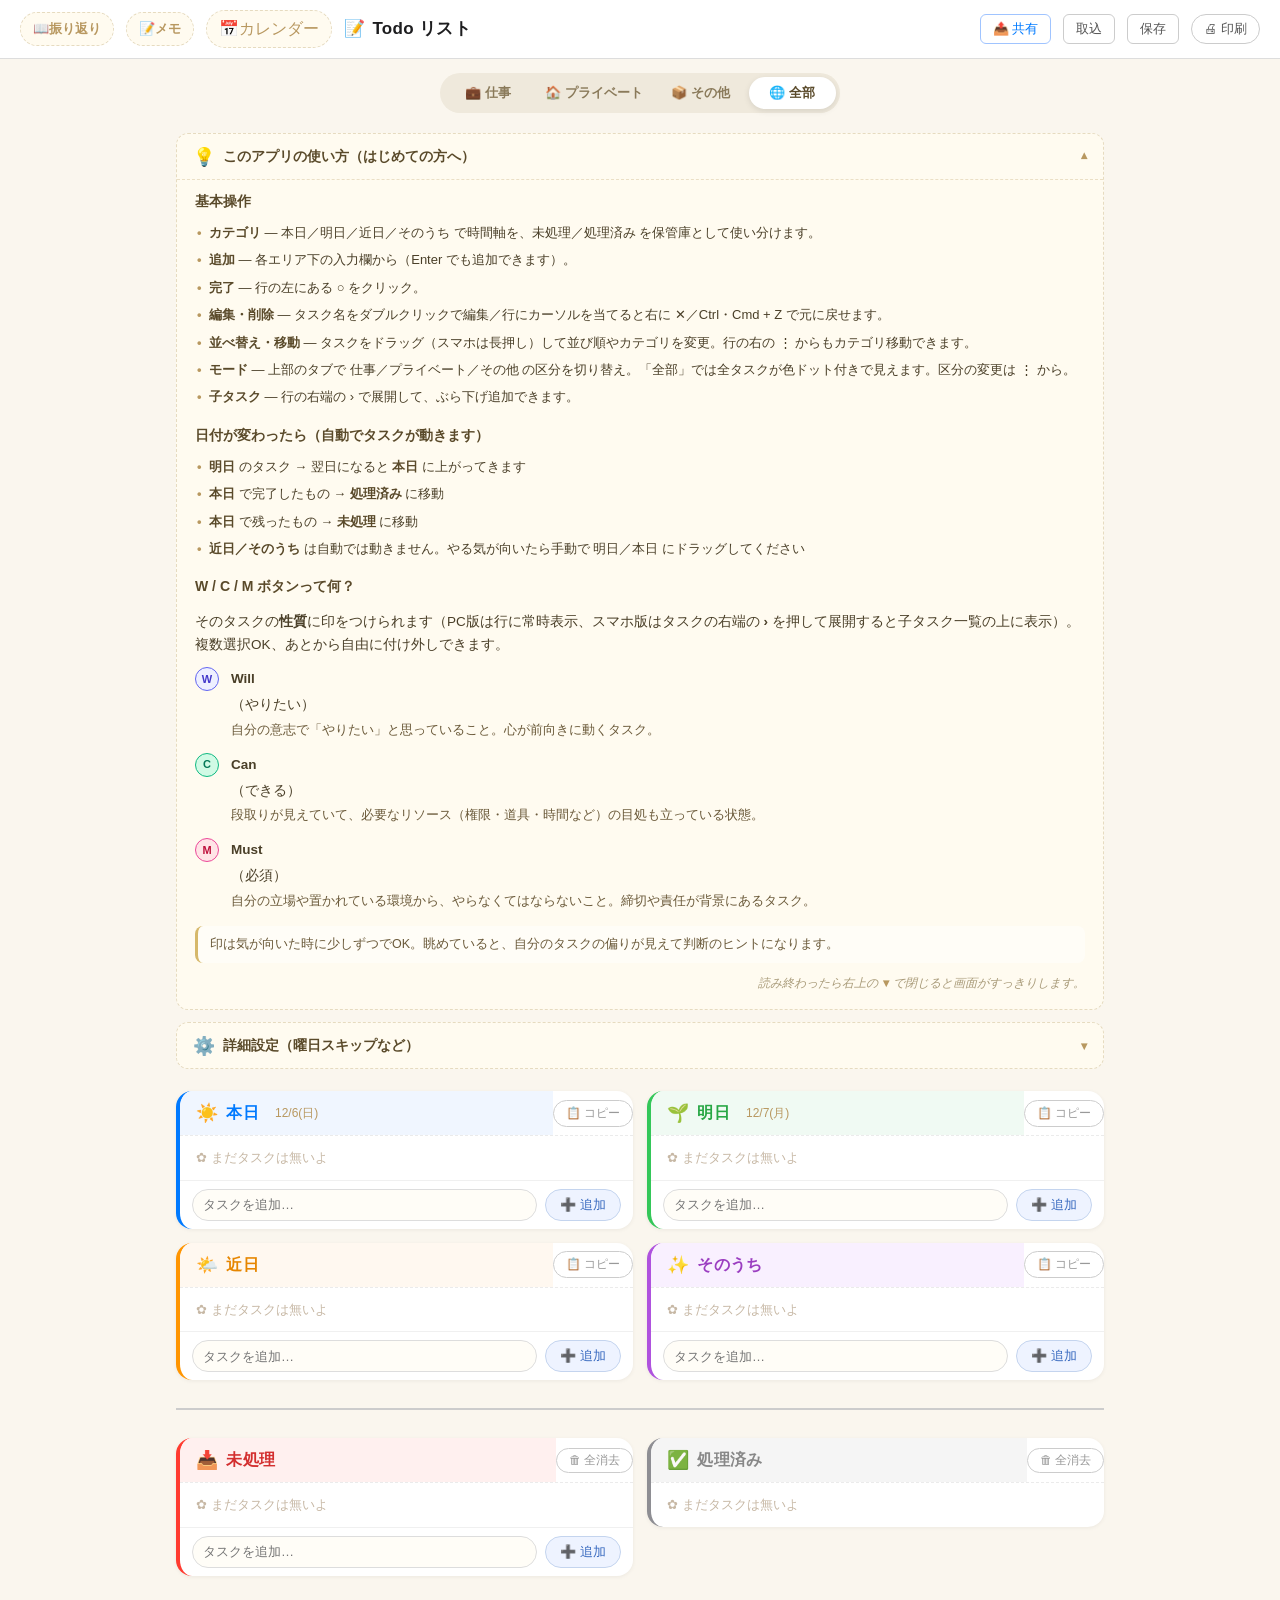
==== commit dbdc5270: "Add files via upload" ====
--- a/index.html
+++ b/index.html
@@ -21,12 +21,13 @@
   <link rel="manifest" href="manifest.json">
   <meta name="theme-color" content="#007aff">
 
-  <link rel="stylesheet" href="style.css?v=22">
+  <link rel="stylesheet" href="style.css?v=24">
 </head>
 <body>
   <header class="app-header">
     <a class="header-archive-link" href="archive/index.html" title="振り返り">📖<span class="header-archive-text"> 振り返り</span></a>
     <a class="header-archive-link" href="memo/index.html" title="メモ">📝<span class="header-archive-text"> メモ</span></a>
+    <button type="button" class="header-archive-link header-calendar-btn" id="calendarToggleBtn" title="カレンダー表示に切り替え">📅<span class="header-archive-text"> カレンダー</span></button>
     <h1>Todo リスト</h1>
     <button class="header-data-btn header-data-btn--share" id="shareBtn" title="共有コードを作って、もう一方の端末に送る">📤 共有</button>
     <button class="header-data-btn" id="importBtn" title="共有コードやJSONファイルからデータを取り込む">取込</button>
@@ -225,12 +226,37 @@
         <div class="task-list"></div>
       </section>
     </div>
+
+    <div class="calendar-view view-hidden" id="calendarView">
+      <section class="cal-card">
+        <div class="cal-header">
+          <button class="cal-nav" id="calPrev" title="前の月">‹</button>
+          <h3 id="calTitle">―</h3>
+          <button class="cal-nav" id="calNext" title="次の月">›</button>
+          <button class="cal-today-btn" id="calToday" title="今月へ">今月</button>
+        </div>
+        <div class="cal-weekdays">
+          <span>月</span><span>火</span><span>水</span><span>木</span><span>金</span><span class="cal-sat">土</span><span class="cal-sun">日</span>
+        </div>
+        <div class="cal-grid" id="calGrid"></div>
+        <p class="cal-hint">期日つきタスクがある日に件数が表示されます。日付をクリックすると、その日のタスクが下に出ます。</p>
+      </section>
+
+      <section class="cal-day-panel">
+        <h3 class="cal-day-title" id="calDayTitle">日付を選んでください</h3>
+        <div class="cal-day-tasks" id="calDayTasks"></div>
+        <div class="task-add cal-day-add" id="calDayAdd" hidden>
+          <input type="text" class="task-input" id="calDayAddInput" placeholder="この日を期日にしてタスクを追加…" autocomplete="off">
+          <button class="task-add-btn" id="calDayAddBtn">追加</button>
+        </div>
+      </section>
+    </div>
   </main>
 
   <!-- クラウド同期の接続情報。config.js が無い場合は404だが実害なし（純ローカル動作） -->
   <script src="config.js" onerror="/* config.js未設置＝クラウド同期は無効のまま */"></script>
   <script src="icons/qrcode.min.js?v=1"></script>
-  <script src="app.js?v=22"></script>
+  <script src="app.js?v=23"></script>
   <script>
     if ('serviceWorker' in navigator) {
       navigator.serviceWorker.register('sw.js').catch(function() {});
--- a/style.css
+++ b/style.css
@@ -200,6 +200,12 @@
   white-space: nowrap;
   padding: 0 8px;
   flex-shrink: 0;
+}
+
+/* 期日バッジ（本日〜そのうちで、期日つきタスクにだけ表示。完了日/追加日と紛れないよう色を分ける） */
+.task-date--due {
+  color: #ff9500;
+  font-weight: 600;
 }
 
 /* ===== Main Layout ===== */
@@ -833,13 +839,16 @@
 .child-meta-space--private { background: #34c759; }
 .child-meta-space--other   { background: #b6a58a; }
 
-/* ===== PC / スマホ で W・C・M の表示場所を分ける ===== */
-/* PC（641px以上）: タスク行に常時表示。展開時のメタ行のW/C/Mは重複するため隠す（区分バッジは残す） */
-@media (min-width: 641px) {
+/* ===== 画面幅で W・C・M の表示場所を分ける =====
+   広い画面（901px以上）: タスク行に常時表示。展開時のメタ行のW/C/Mは重複するため隠す（区分バッジは残す）
+   狭い画面（900px以下）: タスク行からは隠し、展開時のメタ行にのみ表示
+   ※ 640px はカテゴリの2列/1列グリッドの境界だが、WCMはそれとは別に900pxで切り替える。
+   　 タブレット縦向き（768〜834px前後）は2列グリッドのままだと1列の幅が狭く、
+   　 行内にWCMを出すとタスク名がほぼ読めなくなるため。 */
+@media (min-width: 901px) {
   .child-meta-row > .task-flags { display: none; }
 }
-/* スマホ（640px以下）: タスク行からは隠し、展開時のメタ行にのみ表示 */
-@media (max-width: 640px) {
+@media (max-width: 900px) {
   .task-item > .task-flags { display: none; }
 }
 
@@ -1372,6 +1381,41 @@
   font-weight: 700;
 }
 
+/* 移動メニュー内の期日入力（ネイティブの date input を使用） */
+.move-menu-due-row {
+  display: flex;
+  align-items: center;
+  gap: 6px;
+  padding: 2px 8px 4px;
+}
+
+.move-menu-due-input {
+  flex: 1;
+  font-size: 13px;
+  font-family: inherit;
+  color: #1d1d1f;
+  border: 1px solid #e2e2e6;
+  border-radius: 8px;
+  padding: 6px 8px;
+  background: #fff;
+  min-width: 0;
+}
+
+.move-menu-due-clear {
+  background: none;
+  border: none;
+  font-size: 12px;
+  color: #999;
+  cursor: pointer;
+  white-space: nowrap;
+  padding: 4px 2px;
+  font-family: inherit;
+}
+
+.move-menu-due-clear:hover {
+  color: #ff3b30;
+}
+
 /* ==================================================================== */
 /* 取込ダイアログ（共有コード / JSONファイル）                          */
 /* ==================================================================== */
@@ -1514,14 +1558,17 @@
 /* ==================================================================== */
 
 /* 長押し時のテキスト選択・コールアウトを抑止。
-   touch-action: none が無いと、Windows/Android等のChromium系ブラウザは
-   タッチ移動を「ブラウザ標準のスクロール」として先取りしてしまい、
-   JS側の長押しドラッグ処理まで到達しないことがある（iOS Safariは比較的寛容で気づきにくい）。 */
+   touch-action は none ではなく pan-y にする：
+   「縦スクロールはブラウザの標準動作に任せ、長押しドラッグが実際に始まった時だけ
+   JS側（setupTouchDrag の blockScroll）が touchmove を preventDefault して制御を奪う」
+   という組み合わせが正しい。none にすると、タスクの上で始まったタッチは
+   ドラッグと判定される前の時点でブラウザのスクロール権利そのものが失われ、
+   「タスクの上に触れるとスクロールできない」不具合になる。 */
 .task-row {
   -webkit-touch-callout: none;
   -webkit-user-select: none;
   user-select: none;
-  touch-action: none;
+  touch-action: pan-y;
 }
 
 /* 指に追従する半透明カード */
@@ -1553,7 +1600,243 @@
   .task-move-btn,
   .header-menu-btn,
   .header-data-btn,
+  .header-calendar-btn,
+  .calendar-view,
   .task-space-dot { display: none !important; }
+}
+
+/* ===== 表示切替の共通ユーティリティ（本日〜処理済み ⇄ カレンダー） =====
+   .categories-grid 等は独自の display 指定を持つため、素の [hidden] 属性だけでは
+   隠せない（同specificityではauthor側が勝つ）。専用クラスで確実に上書きする。 */
+.view-hidden {
+  display: none !important;
+}
+
+/* ===== カレンダー表示（📅ボタンでメイン表示と切替。別ページには遷移しない） ===== */
+.header-calendar-btn {
+  font: inherit;
+  cursor: pointer;
+}
+
+.header-calendar-btn--active {
+  background: #eaf2ff;
+  border-color: #007aff;
+  color: #005ecb;
+}
+
+.calendar-view {
+  display: grid;
+  grid-template-columns: 1fr 1fr;
+  gap: 16px;
+  align-items: start;
+}
+
+.cal-card,
+.cal-day-panel {
+  background: #fff;
+  border-radius: 12px;
+  box-shadow: 0 1px 4px rgba(0, 0, 0, 0.06);
+  padding: 16px;
+}
+
+.cal-header {
+  display: flex;
+  align-items: center;
+  justify-content: center;
+  gap: 10px;
+  margin-bottom: 14px;
+  flex-wrap: wrap;
+}
+
+.cal-header h3 {
+  margin: 0;
+  font-size: 16px;
+  font-weight: 700;
+  min-width: 110px;
+  text-align: center;
+  letter-spacing: 0.02em;
+}
+
+.cal-nav {
+  background: #f7f7f9;
+  border: 1px solid #e2e2e6;
+  border-radius: 999px;
+  width: 32px;
+  height: 32px;
+  cursor: pointer;
+  font-size: 16px;
+  color: #555;
+  font-weight: 700;
+  transition: background 0.15s, border-color 0.15s;
+  display: inline-flex;
+  align-items: center;
+  justify-content: center;
+  line-height: 1;
+  padding: 0;
+}
+.cal-nav:hover {
+  background: #f0f4ff;
+  border-color: #007aff;
+  color: #007aff;
+}
+
+.cal-today-btn {
+  background: #f7f7f9;
+  border: 1px solid #e2e2e6;
+  border-radius: 999px;
+  padding: 5px 12px;
+  font-size: 12px;
+  font-weight: 700;
+  color: #555;
+  cursor: pointer;
+  font-family: inherit;
+  transition: background 0.15s, border-color 0.15s, color 0.15s;
+}
+.cal-today-btn:hover {
+  background: #f0f4ff;
+  border-color: #007aff;
+  color: #007aff;
+}
+
+.cal-weekdays {
+  display: grid;
+  grid-template-columns: repeat(7, 1fr);
+  gap: 4px;
+  margin-bottom: 6px;
+  text-align: center;
+  font-size: 11px;
+  color: #999;
+  font-weight: 700;
+  letter-spacing: 0.04em;
+}
+.cal-weekdays .cal-sat { color: #5b8def; }
+.cal-weekdays .cal-sun { color: #e0575a; }
+
+.cal-grid {
+  display: grid;
+  grid-template-columns: repeat(7, 1fr);
+  gap: 4px;
+}
+
+.cal-cell {
+  aspect-ratio: 1;
+  background: #f5f5f7;
+  border: 1px solid transparent;
+  border-radius: 8px;
+  position: relative;
+  display: flex;
+  align-items: center;
+  justify-content: center;
+  cursor: pointer;
+  transition: all 0.15s;
+  padding: 4px;
+  font-family: inherit;
+}
+
+.cal-blank {
+  background: transparent;
+  cursor: default;
+  pointer-events: none;
+}
+
+.cal-cell:not(.cal-blank):hover {
+  transform: scale(1.08);
+  z-index: 2;
+  box-shadow: 0 4px 14px rgba(0, 0, 0, 0.12);
+}
+
+.cal-cell.selected {
+  border: 2px solid #007aff;
+  box-shadow: 0 0 0 3px rgba(0, 122, 255, 0.16);
+  z-index: 3;
+}
+
+.cal-cell.today .cal-num {
+  font-weight: 800;
+}
+.cal-cell.today::after {
+  content: '';
+  position: absolute;
+  top: 2px;
+  right: 2px;
+  width: 6px;
+  height: 6px;
+  background: #007aff;
+  border-radius: 999px;
+}
+
+.cal-num {
+  font-size: 12px;
+  font-weight: 600;
+  color: #555;
+  position: absolute;
+  top: 4px;
+  left: 6px;
+}
+
+.cal-dot {
+  position: absolute;
+  bottom: 4px;
+  right: 4px;
+  font-size: 9px;
+  font-weight: 800;
+  color: #fff;
+  background: rgba(0, 0, 0, 0.4);
+  border-radius: 999px;
+  padding: 1px 5px;
+  min-width: 16px;
+  text-align: center;
+}
+
+/* ヒートマップ（期日つきタスクの多さ。オレンジ系＝期日バッジと同じトーン） */
+.heat-0 { background: #f5f5f7; }
+.heat-1 { background: #ffe9c7; }
+.heat-2 { background: #ffcf87; }
+.heat-3 { background: #ffab40; }
+.heat-4 { background: #ff9500; }
+.heat-3 .cal-num,
+.heat-4 .cal-num { color: #fff; text-shadow: 0 1px 2px rgba(0,0,0,0.2); }
+.heat-4 .cal-dot { background: rgba(255, 255, 255, 0.3); }
+
+.cal-hint {
+  font-size: 12px;
+  color: #999;
+  margin: 12px 2px 0;
+  line-height: 1.5;
+}
+
+.cal-day-title {
+  margin: 0 0 10px;
+  font-size: 15px;
+  font-weight: 700;
+  padding-bottom: 8px;
+  border-bottom: 1px solid #eee;
+}
+
+.cal-day-tasks {
+  display: flex;
+  flex-direction: column;
+  min-height: 40px;
+}
+
+.cal-day-empty {
+  font-size: 13px;
+  color: #999;
+  padding: 8px 2px;
+}
+
+.cal-day-add {
+  border-top: 1px solid #f0f0f0;
+  margin-top: 10px;
+  padding: 10px 0 0;
+}
+
+.cal-day-add[hidden] { display: none; }
+
+@media (max-width: 640px) {
+  .calendar-view {
+    grid-template-columns: 1fr;
+  }
 }
 
 /* ===== iOSでの入力時ズーム対策 =====
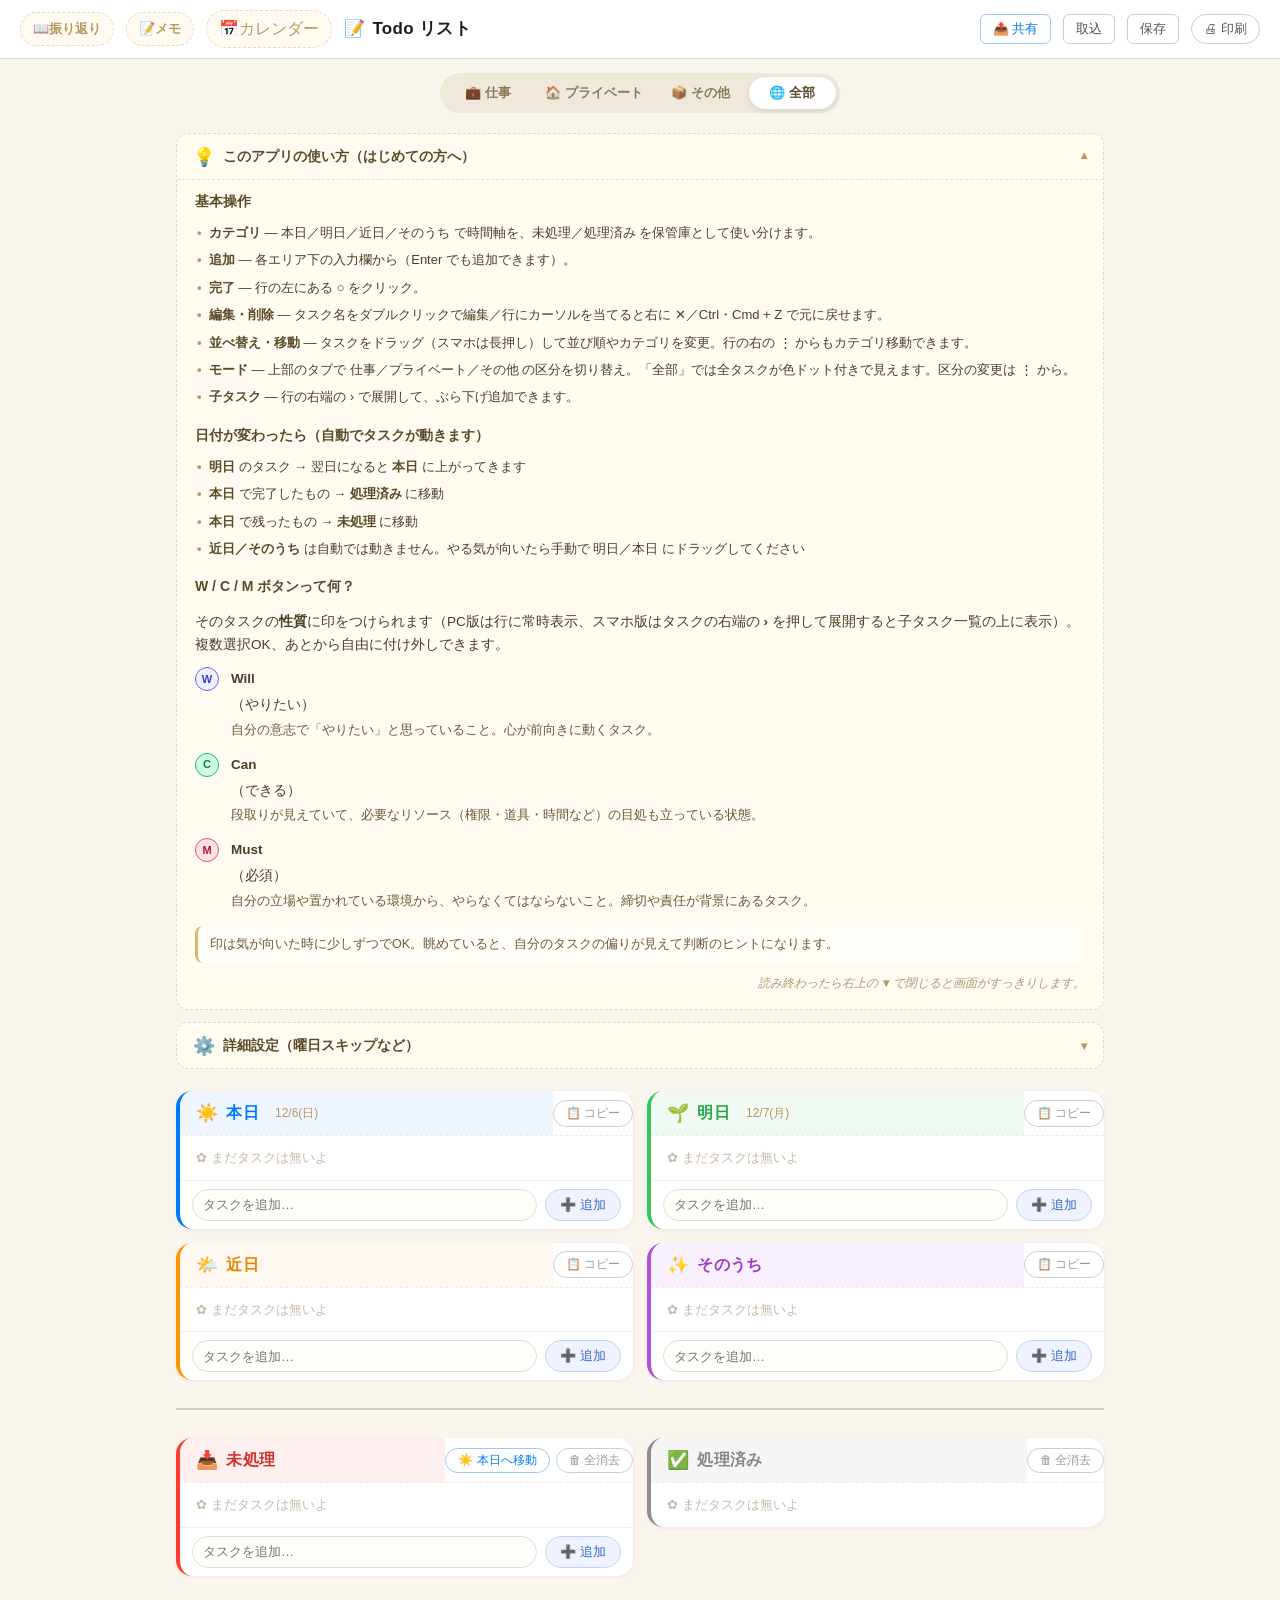
==== commit 7e8edaa6: "Add files via upload" ====
--- a/index.html
+++ b/index.html
@@ -21,7 +21,7 @@
   <link rel="manifest" href="manifest.json">
   <meta name="theme-color" content="#007aff">
 
-  <link rel="stylesheet" href="style.css?v=24">
+  <link rel="stylesheet" href="style.css?v=25">
 </head>
 <body>
   <header class="app-header">
@@ -209,6 +209,7 @@
       <section class="category" data-category="unprocessed">
         <div class="category-title-row">
           <h2 class="category-title">未処理</h2>
+          <button class="move-all-btn" id="moveAllToTodayBtn" title="未処理のタスクをすべて本日へ移動">本日へ移動</button>
           <button class="clear-all-btn" title="すべて削除">全消去</button>
         </div>
         <div class="task-list"></div>
@@ -256,7 +257,7 @@
   <!-- クラウド同期の接続情報。config.js が無い場合は404だが実害なし（純ローカル動作） -->
   <script src="config.js" onerror="/* config.js未設置＝クラウド同期は無効のまま */"></script>
   <script src="icons/qrcode.min.js?v=1"></script>
-  <script src="app.js?v=23"></script>
+  <script src="app.js?v=24"></script>
   <script>
     if ('serviceWorker' in navigator) {
       navigator.serviceWorker.register('sw.js').catch(function() {});
--- a/style.css
+++ b/style.css
@@ -192,6 +192,25 @@
   background: #ff3b30;
   color: #fff;
   border-color: #ff3b30;
+}
+
+.move-all-btn {
+  background: none;
+  border: 1px solid #a0c4ff;
+  color: #007aff;
+  font-size: 12px;
+  cursor: pointer;
+  padding: 3px 12px;
+  border-radius: 20px;
+  white-space: nowrap;
+  margin-right: 6px;
+  transition: background 0.15s, color 0.15s, border-color 0.15s;
+}
+
+.move-all-btn:hover {
+  background: #007aff;
+  color: #fff;
+  border-color: #007aff;
 }
 
 .task-date {
@@ -944,7 +963,8 @@
   .task-delete-btn,
   .task-expand-btn,
   .copy-cat-btn,
-  .clear-all-btn {
+  .clear-all-btn,
+  .move-all-btn {
     display: none !important;
   }
 
@@ -1118,10 +1138,12 @@
 /* --- ボタン類: 角を丸く、絵文字を添える --- */
 .copy-cat-btn::before { content: "📋 "; }
 .clear-all-btn::before  { content: "🗑 "; }
+.move-all-btn::before   { content: "☀️ "; }
 .task-add-btn::before   { content: "➕ "; }
 
 .copy-cat-btn,
 .clear-all-btn,
+.move-all-btn,
 .task-add-btn,
 .header-print-btn {
   border-radius: 999px;
@@ -1176,6 +1198,7 @@
   .category-title::before,
   .copy-cat-btn::before,
   .clear-all-btn::before,
+  .move-all-btn::before,
   .task-add-btn::before {
     content: none !important;
   }
